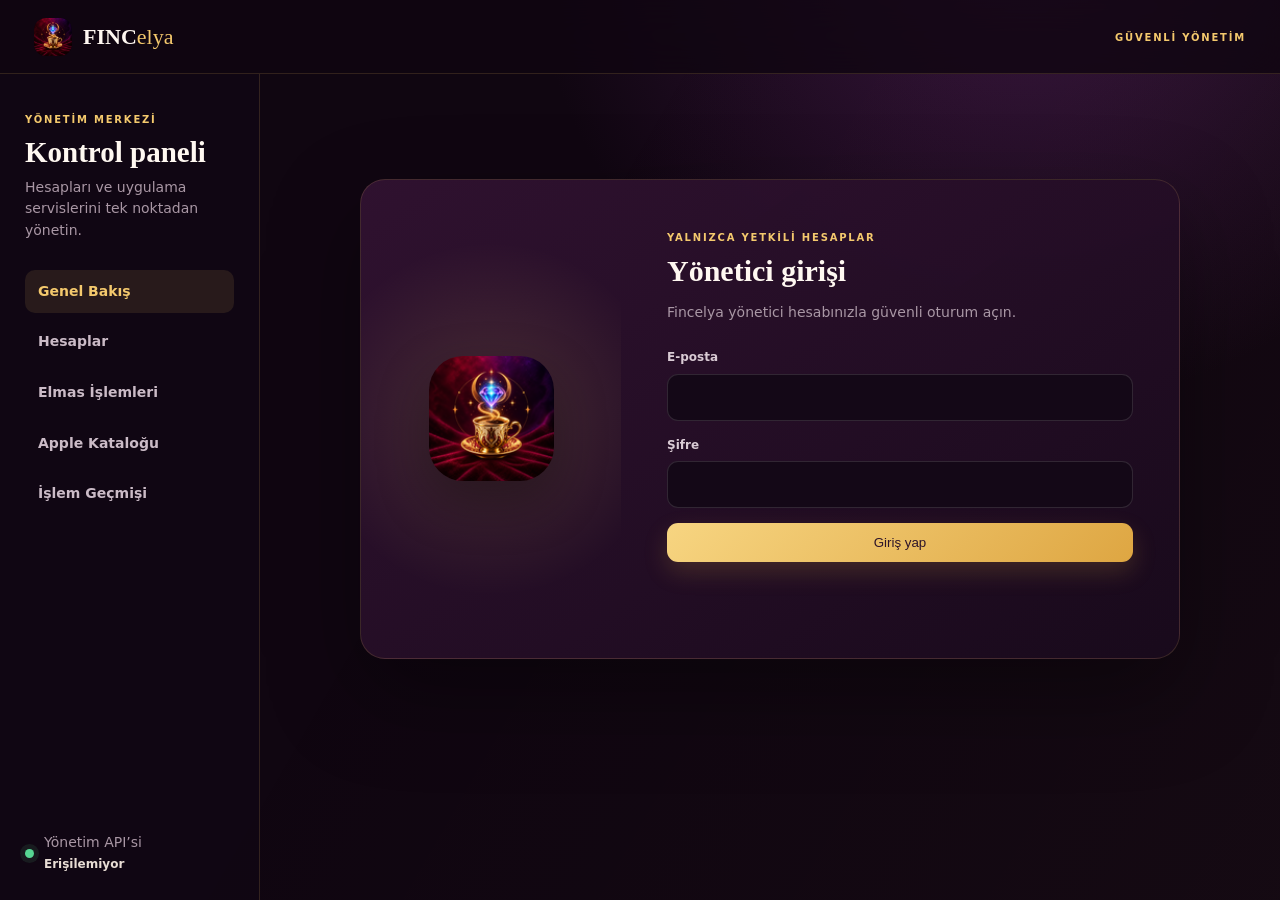
==== admin/index.html @ 839e4ee5 "Add secure management panel under site" ====
<!doctype html>
<html lang="tr"><head><meta charset="utf-8"><meta name="viewport" content="width=device-width,initial-scale=1"><meta name="robots" content="noindex,nofollow"><meta name="theme-color" content="#140817"><title>Fincelya Yönetim</title><link rel="icon" href="../favicon.svg"><link rel="stylesheet" href="./admin.css"></head>
<body><div class="ambient"></div><header><a class="brand" href="../"><img src="../logo.png" alt=""><span>FINC<em>elya</em></span></a><div><span class="secure">GÜVENLİ YÖNETİM</span><button id="logout" class="ghost" hidden>Çıkış</button></div></header>
<div class="layout"><aside><div class="eyebrow">YÖNETİM MERKEZİ</div><h1>Kontrol paneli</h1><p>Hesapları ve uygulama servislerini tek noktadan yönetin.</p><nav><a class="active" href="#overview">Genel Bakış</a><a href="#accounts">Hesaplar</a><a href="#wallet">Elmas İşlemleri</a><a href="#catalog">Apple Kataloğu</a><a href="#audit">İşlem Geçmişi</a></nav><div class="status"><i></i><span>Yönetim API’si<br><b id="apiState">Kontrol ediliyor…</b></span></div></aside>
<main><section id="login" class="login-card"><div class="login-mark"><img src="../logo.png" alt=""></div><div><span class="eyebrow">YALNIZCA YETKİLİ HESAPLAR</span><h2>Yönetici girişi</h2><p>Fincelya yönetici hesabınızla güvenli oturum açın.</p><form id="loginForm"><label>E-posta<input id="email" type="email" autocomplete="username" required></label><label>Şifre<input id="password" type="password" autocomplete="current-password" required></label><button class="primary">Giriş yap</button></form><p id="message" role="status"></p></div></section>
<div id="panel" hidden><section id="overview"><div class="topline"><div><span class="eyebrow">GENEL BAKIŞ</span><h2>Hoş geldiniz</h2></div><button id="refresh" class="ghost">Verileri yenile</button></div><div class="stats"><article><span>Hesaplar</span><strong id="accountCount">—</strong><small>Son 100 kayıt içinde</small></article><article><span>Toplam elmas</span><strong id="diamondTotal">—</strong><small>Görüntülenen bakiyeler</small></article><article><span>Son işlemler</span><strong id="auditCount">—</strong><small>Yönetici denetim kaydı</small></article><article><span>Servis</span><strong id="serviceState">—</strong><small>Canlı backend durumu</small></article></div></section>
<section id="accounts" class="card"><div class="section-head"><div><span class="eyebrow">KULLANICILAR</span><h2>Hesaplar</h2></div><input id="search" type="search" placeholder="Hesap veya ad ara"></div><div class="table-wrap"><table><thead><tr><th>Hesap</th><th>Ad</th><th>Elmas</th><th></th></tr></thead><tbody id="users"></tbody></table></div></section>
<section id="wallet" class="card"><span class="eyebrow">BAKİYE YÖNETİMİ</span><h2>Elmas ekle veya çıkar</h2><form id="adjustForm" class="wallet-form"><label>Hesap UUID<input id="target" required></label><label>Tutar<input id="amount" type="number" min="-1000000" max="1000000" required></label><label>İşlem gerekçesi<input id="reason" minlength="3" maxlength="300" required></label><button class="primary">Uygula</button></form><button id="testCredit" class="ghost">Kendi hesabımı test bakiyesine tamamla</button><p class="hint">Her değişiklik sunucuda denetim kaydına yazılır.</p></section>
<section id="catalog" class="card"><div class="section-head"><div><span class="eyebrow">APP STORE CONNECT</span><h2>Apple ürün kataloğu</h2></div><button id="appleProducts" class="ghost">Kataloğu kontrol et</button></div><pre id="appleResult">Henüz kontrol edilmedi.</pre></section>
<section id="audit" class="card"><span class="eyebrow">DENETİM</span><h2>Son yönetici işlemleri</h2><div id="auditList" class="audit-list"></div></section></div></main></div>
<script>window.FINCELYA_ADMIN_API="https://fincelya-reading-api.onrender.com";</script><script src="./app.js" defer></script></body></html>
---- admin/admin.css ----
:root{color-scheme:dark;--bg:#100611;--panel:#1d0d20;--panel2:#27122a;--line:rgba(248,202,103,.15);--gold:#f4c96d;--text:#fff8f1;--muted:#a997a5;--danger:#ff9f9f}*{box-sizing:border-box}html{scroll-behavior:smooth}body{margin:0;background:radial-gradient(circle at 80% -10%,#3c1742 0,transparent 35%),var(--bg);color:var(--text);font:14px/1.55 Inter,ui-sans-serif,system-ui,-apple-system,"Segoe UI",sans-serif}.ambient{position:fixed;inset:0;pointer-events:none;background:linear-gradient(120deg,transparent 35%,rgba(244,201,109,.025));z-index:-1}header{height:74px;padding:0 34px;display:flex;align-items:center;justify-content:space-between;border-bottom:1px solid var(--line);background:rgba(16,6,17,.8);backdrop-filter:blur(18px);position:sticky;top:0;z-index:5}.brand{display:flex;align-items:center;gap:11px;color:var(--text);text-decoration:none;font:700 22px Georgia,serif}.brand img{width:38px;height:38px;border-radius:12px}.brand em{color:var(--gold);font-style:normal;font-weight:500}.secure,.eyebrow{color:var(--gold);font-size:10px;font-weight:850;letter-spacing:.18em}.layout{display:grid;grid-template-columns:260px minmax(0,1fr);min-height:calc(100vh - 74px)}aside{padding:38px 25px;border-right:1px solid var(--line);background:rgba(18,7,20,.76);position:sticky;top:74px;height:calc(100vh - 74px)}aside h1{font:600 29px Georgia,serif;margin:8px 0}aside p{color:var(--muted);margin:0 0 28px}nav{display:grid;gap:7px}nav a{padding:11px 13px;border-radius:10px;color:#cbbbc7;text-decoration:none;font-weight:700}nav a:hover,nav a.active{background:rgba(244,201,109,.1);color:var(--gold)}.status{position:absolute;bottom:25px;display:flex;gap:10px;align-items:center;color:var(--muted)}.status i{width:9px;height:9px;border-radius:50%;background:#57d693;box-shadow:0 0 0 5px rgba(87,214,147,.1)}.status b{color:#e8ddd5;font-size:12px}main{max-width:1240px;width:100%;padding:42px;margin:0 auto}.login-card{max-width:820px;margin:7vh auto;display:grid;grid-template-columns:260px 1fr;overflow:hidden;border:1px solid var(--line);border-radius:25px;background:linear-gradient(145deg,rgba(49,18,49,.96),rgba(25,10,28,.98));box-shadow:0 35px 90px rgba(0,0,0,.35)}.login-mark{display:grid;place-items:center;background:radial-gradient(circle,rgba(244,201,109,.16),transparent 65%)}.login-mark img{width:125px;border-radius:34px;box-shadow:0 20px 50px rgba(0,0,0,.35)}.login-card>div:last-child{padding:46px}.login-card h2,.topline h2,.card h2{font:600 30px Georgia,serif;margin:6px 0 8px}.login-card p{color:var(--muted)}form{display:grid;gap:15px;margin-top:25px}label{display:grid;gap:7px;color:#d9cbd4;font-size:12px;font-weight:750}input{width:100%;padding:13px 14px;border:1px solid rgba(255,255,255,.12);border-radius:11px;background:#140817;color:#fff;font:inherit;outline:0}input:focus{border-color:rgba(244,201,109,.65);box-shadow:0 0 0 3px rgba(244,201,109,.08)}button{border:0;font:750 13px inherit;cursor:pointer}.primary,.ghost{padding:12px 17px;border-radius:11px}.primary{background:linear-gradient(135deg,#f7d581,#dea642);color:#2d1429;box-shadow:0 10px 25px rgba(230,174,68,.18)}.ghost{border:1px solid var(--line);background:rgba(255,255,255,.045);color:#eee}.topline,.section-head{display:flex;align-items:center;justify-content:space-between;gap:18px}.stats{display:grid;grid-template-columns:repeat(4,1fr);gap:15px;margin:25px 0}.stats article,.card{border:1px solid var(--line);background:linear-gradient(145deg,rgba(39,17,42,.9),rgba(25,10,28,.94));border-radius:17px;box-shadow:0 20px 45px rgba(0,0,0,.13)}.stats article{padding:20px}.stats span{color:var(--muted);font-weight:700}.stats strong{display:block;font:600 30px Georgia,serif;margin:7px 0}.stats small,.hint{color:#8f7e8c}.card{padding:25px;margin:18px 0}.card h2{font-size:24px}.table-wrap{overflow:auto;margin-top:15px}table{width:100%;border-collapse:collapse;text-align:left}th{color:var(--muted);font-size:11px;letter-spacing:.1em}td,th{padding:12px 10px;border-bottom:1px solid rgba(255,255,255,.07)}td:first-child{font-family:ui-monospace,monospace;font-size:11px;color:#c9b9c5}.select-user{padding:7px 10px;border-radius:8px;color:var(--gold);background:rgba(244,201,109,.09)}.wallet-form{grid-template-columns:2fr 1fr 2fr auto;align-items:end}.wallet-form button{height:45px}pre{padding:15px;border-radius:11px;background:#110713;color:#cbbbc7;white-space:pre-wrap;overflow:auto}.audit-list{display:grid;gap:9px;margin-top:15px}.audit-item{display:grid;grid-template-columns:140px 1fr auto;gap:13px;padding:12px;border-radius:10px;background:rgba(255,255,255,.035);color:#cbbbc7}.audit-item b{color:var(--text)}#message{min-height:22px;color:var(--gold)}[hidden]{display:none!important}@media(max-width:900px){.layout{display:block}aside{display:none}main{padding:22px}.stats{grid-template-columns:1fr 1fr}.wallet-form{grid-template-columns:1fr}.login-card{grid-template-columns:1fr}.login-mark{display:none}}@media(max-width:560px){header{padding:0 16px}.secure{display:none}.stats{grid-template-columns:1fr}.login-card>div:last-child{padding:28px}.section-head,.topline{align-items:flex-start;flex-direction:column}}
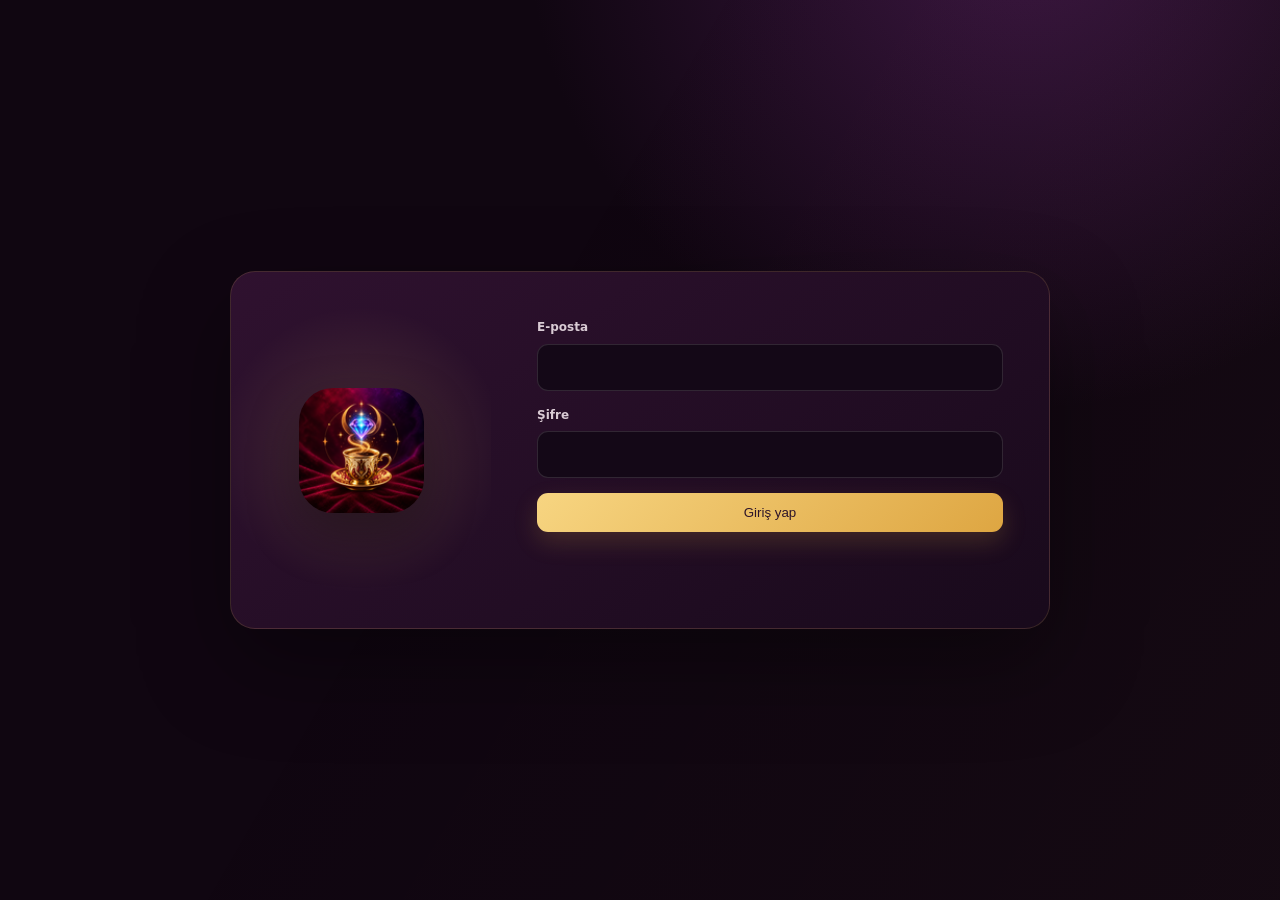
==== commit d823b506: "Show only minimal admin login until authorized sign-in" ====
--- a/admin/index.html
+++ b/admin/index.html
@@ -2,10 +2,11 @@
 <html lang="tr"><head><meta charset="utf-8"><meta name="viewport" content="width=device-width,initial-scale=1"><meta name="robots" content="noindex,nofollow"><meta name="theme-color" content="#140817"><title>Fincelya Yönetim</title><link rel="icon" href="../favicon.svg"><link rel="stylesheet" href="./admin.css"></head>
 <body><div class="ambient"></div><header><a class="brand" href="../"><img src="../logo.png" alt=""><span>FINC<em>elya</em></span></a><div><span class="secure">GÜVENLİ YÖNETİM</span><button id="logout" class="ghost" hidden>Çıkış</button></div></header>
 <div class="layout"><aside><div class="eyebrow">YÖNETİM MERKEZİ</div><h1>Kontrol paneli</h1><p>Hesapları ve uygulama servislerini tek noktadan yönetin.</p><nav><a class="active" href="#overview">Genel Bakış</a><a href="#accounts">Hesaplar</a><a href="#wallet">Elmas İşlemleri</a><a href="#catalog">Apple Kataloğu</a><a href="#audit">İşlem Geçmişi</a></nav><div class="status"><i></i><span>Yönetim API’si<br><b id="apiState">Kontrol ediliyor…</b></span></div></aside>
-<main><section id="login" class="login-card"><div class="login-mark"><img src="../logo.png" alt=""></div><div><span class="eyebrow">YALNIZCA YETKİLİ HESAPLAR</span><h2>Yönetici girişi</h2><p>Fincelya yönetici hesabınızla güvenli oturum açın.</p><form id="loginForm"><label>E-posta<input id="email" type="email" autocomplete="username" required></label><label>Şifre<input id="password" type="password" autocomplete="current-password" required></label><button class="primary">Giriş yap</button></form><p id="message" role="status"></p></div></section>
+<link rel="stylesheet" href="./login.css">
+<main><section id="login" class="login-card"><div class="login-mark"><img src="../logo.png" alt="Fincelya"></div><div><form id="loginForm"><label>E-posta<input id="email" type="email" autocomplete="username" required></label><label>Şifre<input id="password" type="password" autocomplete="current-password" required></label><button class="primary">Giriş yap</button></form><p id="message" role="status"></p></div></section>
 <div id="panel" hidden><section id="overview"><div class="topline"><div><span class="eyebrow">GENEL BAKIŞ</span><h2>Hoş geldiniz</h2></div><button id="refresh" class="ghost">Verileri yenile</button></div><div class="stats"><article><span>Hesaplar</span><strong id="accountCount">—</strong><small>Son 100 kayıt içinde</small></article><article><span>Toplam elmas</span><strong id="diamondTotal">—</strong><small>Görüntülenen bakiyeler</small></article><article><span>Son işlemler</span><strong id="auditCount">—</strong><small>Yönetici denetim kaydı</small></article><article><span>Servis</span><strong id="serviceState">—</strong><small>Canlı backend durumu</small></article></div></section>
 <section id="accounts" class="card"><div class="section-head"><div><span class="eyebrow">KULLANICILAR</span><h2>Hesaplar</h2></div><input id="search" type="search" placeholder="Hesap veya ad ara"></div><div class="table-wrap"><table><thead><tr><th>Hesap</th><th>Ad</th><th>Elmas</th><th></th></tr></thead><tbody id="users"></tbody></table></div></section>
 <section id="wallet" class="card"><span class="eyebrow">BAKİYE YÖNETİMİ</span><h2>Elmas ekle veya çıkar</h2><form id="adjustForm" class="wallet-form"><label>Hesap UUID<input id="target" required></label><label>Tutar<input id="amount" type="number" min="-1000000" max="1000000" required></label><label>İşlem gerekçesi<input id="reason" minlength="3" maxlength="300" required></label><button class="primary">Uygula</button></form><button id="testCredit" class="ghost">Kendi hesabımı test bakiyesine tamamla</button><p class="hint">Her değişiklik sunucuda denetim kaydına yazılır.</p></section>
 <section id="catalog" class="card"><div class="section-head"><div><span class="eyebrow">APP STORE CONNECT</span><h2>Apple ürün kataloğu</h2></div><button id="appleProducts" class="ghost">Kataloğu kontrol et</button></div><pre id="appleResult">Henüz kontrol edilmedi.</pre></section>
 <section id="audit" class="card"><span class="eyebrow">DENETİM</span><h2>Son yönetici işlemleri</h2><div id="auditList" class="audit-list"></div></section></div></main></div>
-<script>window.FINCELYA_ADMIN_API="https://fincelya-reading-api.onrender.com";</script><script src="./app.js" defer></script></body></html>
+<script>window.FINCELYA_ADMIN_API="https://fincelya-reading-api.onrender.com";</script><script src="./login-layout.js" defer></script><script src="./app.js" defer></script></body></html>
--- a/admin/login.css
+++ b/admin/login.css
@@ -0,0 +1,8 @@
+body:not(.signed-in) header, body:not(.signed-in) aside { display: none; }
+body:not(.signed-in) .layout { display: block; min-height: 100vh; }
+body:not(.signed-in) main { min-height: 100vh; display: grid; align-items: center; }
+body:not(.signed-in) .login-card { width: 100%; margin: 0 auto; }
+body:not(.signed-in) form { margin-top: 0; }
+@media (max-width: 900px) {
+  body:not(.signed-in) .login-mark { display: grid; padding: 28px 0 0; }
+}
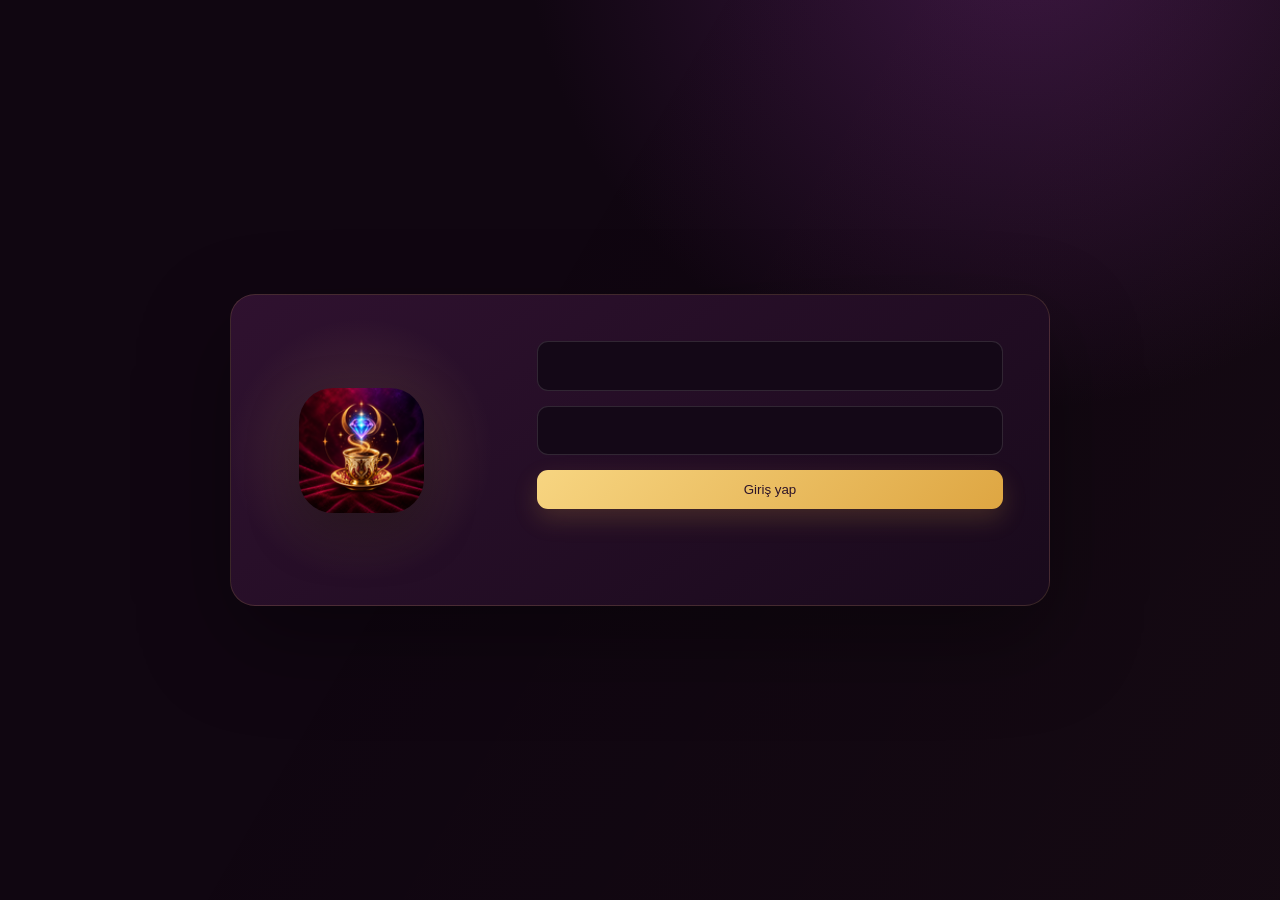
==== commit 8cb73110: "Remove visible email and password labels from admin login" ====
--- a/admin/index.html
+++ b/admin/index.html
@@ -3,7 +3,7 @@
 <body><div class="ambient"></div><header><a class="brand" href="../"><img src="../logo.png" alt=""><span>FINC<em>elya</em></span></a><div><span class="secure">GÜVENLİ YÖNETİM</span><button id="logout" class="ghost" hidden>Çıkış</button></div></header>
 <div class="layout"><aside><div class="eyebrow">YÖNETİM MERKEZİ</div><h1>Kontrol paneli</h1><p>Hesapları ve uygulama servislerini tek noktadan yönetin.</p><nav><a class="active" href="#overview">Genel Bakış</a><a href="#accounts">Hesaplar</a><a href="#wallet">Elmas İşlemleri</a><a href="#catalog">Apple Kataloğu</a><a href="#audit">İşlem Geçmişi</a></nav><div class="status"><i></i><span>Yönetim API’si<br><b id="apiState">Kontrol ediliyor…</b></span></div></aside>
 <link rel="stylesheet" href="./login.css">
-<main><section id="login" class="login-card"><div class="login-mark"><img src="../logo.png" alt="Fincelya"></div><div><form id="loginForm"><label>E-posta<input id="email" type="email" autocomplete="username" required></label><label>Şifre<input id="password" type="password" autocomplete="current-password" required></label><button class="primary">Giriş yap</button></form><p id="message" role="status"></p></div></section>
+<main><section id="login" class="login-card"><div class="login-mark"><img src="../logo.png" alt="Fincelya"></div><div><form id="loginForm"><input id="email" type="email" aria-label="E-posta" autocomplete="username" required><input id="password" type="password" aria-label="Şifre" autocomplete="current-password" required><button class="primary">Giriş yap</button></form><p id="message" role="status"></p></div></section>
 <div id="panel" hidden><section id="overview"><div class="topline"><div><span class="eyebrow">GENEL BAKIŞ</span><h2>Hoş geldiniz</h2></div><button id="refresh" class="ghost">Verileri yenile</button></div><div class="stats"><article><span>Hesaplar</span><strong id="accountCount">—</strong><small>Son 100 kayıt içinde</small></article><article><span>Toplam elmas</span><strong id="diamondTotal">—</strong><small>Görüntülenen bakiyeler</small></article><article><span>Son işlemler</span><strong id="auditCount">—</strong><small>Yönetici denetim kaydı</small></article><article><span>Servis</span><strong id="serviceState">—</strong><small>Canlı backend durumu</small></article></div></section>
 <section id="accounts" class="card"><div class="section-head"><div><span class="eyebrow">KULLANICILAR</span><h2>Hesaplar</h2></div><input id="search" type="search" placeholder="Hesap veya ad ara"></div><div class="table-wrap"><table><thead><tr><th>Hesap</th><th>Ad</th><th>Elmas</th><th></th></tr></thead><tbody id="users"></tbody></table></div></section>
 <section id="wallet" class="card"><span class="eyebrow">BAKİYE YÖNETİMİ</span><h2>Elmas ekle veya çıkar</h2><form id="adjustForm" class="wallet-form"><label>Hesap UUID<input id="target" required></label><label>Tutar<input id="amount" type="number" min="-1000000" max="1000000" required></label><label>İşlem gerekçesi<input id="reason" minlength="3" maxlength="300" required></label><button class="primary">Uygula</button></form><button id="testCredit" class="ghost">Kendi hesabımı test bakiyesine tamamla</button><p class="hint">Her değişiklik sunucuda denetim kaydına yazılır.</p></section>
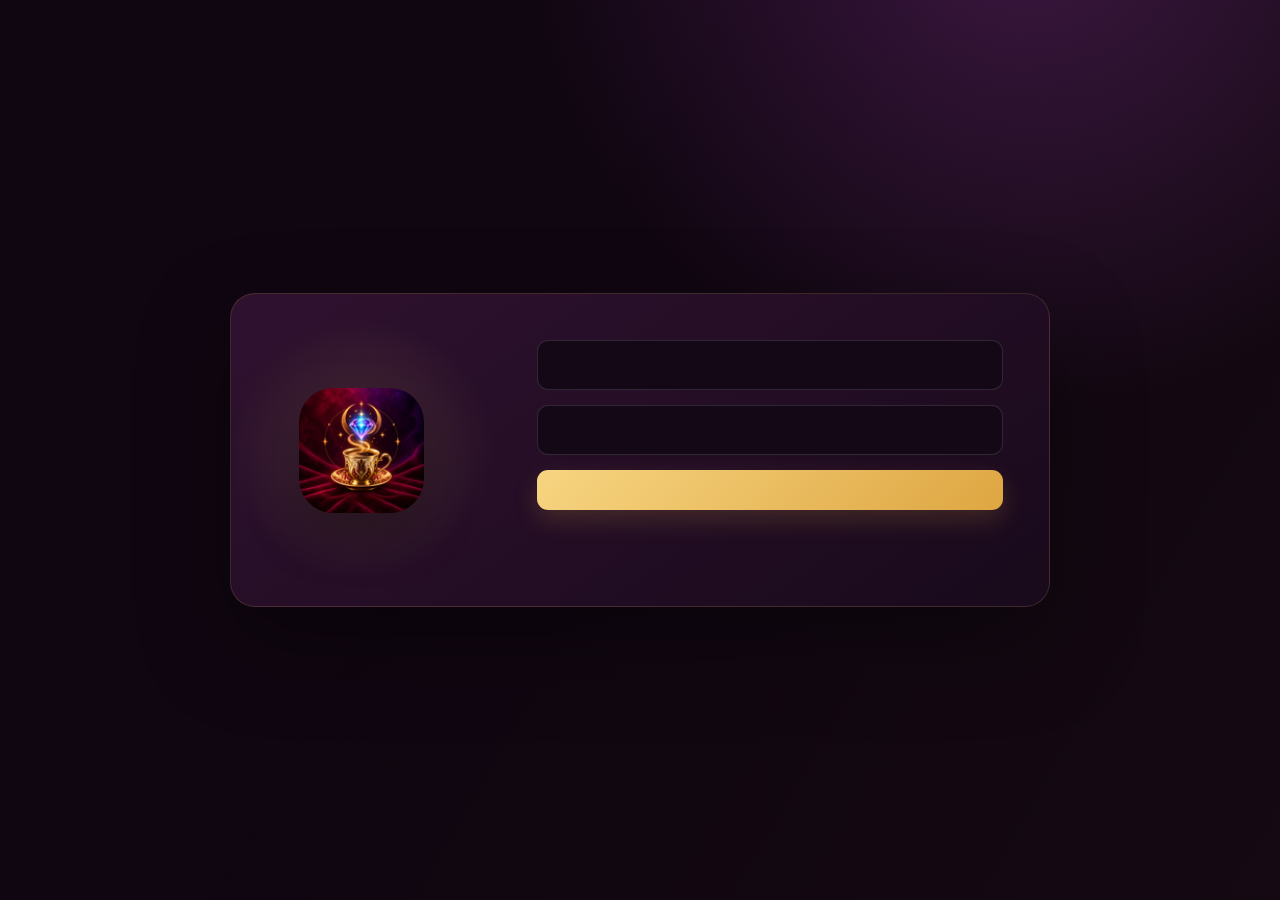
==== commit 9a8edf05: "Remove visible admin sign-in button text" ====
--- a/admin/index.html
+++ b/admin/index.html
@@ -3,7 +3,7 @@
 <body><div class="ambient"></div><header><a class="brand" href="../"><img src="../logo.png" alt=""><span>FINC<em>elya</em></span></a><div><span class="secure">GÜVENLİ YÖNETİM</span><button id="logout" class="ghost" hidden>Çıkış</button></div></header>
 <div class="layout"><aside><div class="eyebrow">YÖNETİM MERKEZİ</div><h1>Kontrol paneli</h1><p>Hesapları ve uygulama servislerini tek noktadan yönetin.</p><nav><a class="active" href="#overview">Genel Bakış</a><a href="#accounts">Hesaplar</a><a href="#wallet">Elmas İşlemleri</a><a href="#catalog">Apple Kataloğu</a><a href="#audit">İşlem Geçmişi</a></nav><div class="status"><i></i><span>Yönetim API’si<br><b id="apiState">Kontrol ediliyor…</b></span></div></aside>
 <link rel="stylesheet" href="./login.css">
-<main><section id="login" class="login-card"><div class="login-mark"><img src="../logo.png" alt="Fincelya"></div><div><form id="loginForm"><input id="email" type="email" aria-label="E-posta" autocomplete="username" required><input id="password" type="password" aria-label="Şifre" autocomplete="current-password" required><button class="primary">Giriş yap</button></form><p id="message" role="status"></p></div></section>
+<main><section id="login" class="login-card"><div class="login-mark"><img src="../logo.png" alt="Fincelya"></div><div><form id="loginForm"><input id="email" type="email" aria-label="E-posta" autocomplete="username" required><input id="password" type="password" aria-label="Şifre" autocomplete="current-password" required><button class="primary" type="submit" aria-label="Giriş yap"></button></form><p id="message" role="status"></p></div></section>
 <div id="panel" hidden><section id="overview"><div class="topline"><div><span class="eyebrow">GENEL BAKIŞ</span><h2>Hoş geldiniz</h2></div><button id="refresh" class="ghost">Verileri yenile</button></div><div class="stats"><article><span>Hesaplar</span><strong id="accountCount">—</strong><small>Son 100 kayıt içinde</small></article><article><span>Toplam elmas</span><strong id="diamondTotal">—</strong><small>Görüntülenen bakiyeler</small></article><article><span>Son işlemler</span><strong id="auditCount">—</strong><small>Yönetici denetim kaydı</small></article><article><span>Servis</span><strong id="serviceState">—</strong><small>Canlı backend durumu</small></article></div></section>
 <section id="accounts" class="card"><div class="section-head"><div><span class="eyebrow">KULLANICILAR</span><h2>Hesaplar</h2></div><input id="search" type="search" placeholder="Hesap veya ad ara"></div><div class="table-wrap"><table><thead><tr><th>Hesap</th><th>Ad</th><th>Elmas</th><th></th></tr></thead><tbody id="users"></tbody></table></div></section>
 <section id="wallet" class="card"><span class="eyebrow">BAKİYE YÖNETİMİ</span><h2>Elmas ekle veya çıkar</h2><form id="adjustForm" class="wallet-form"><label>Hesap UUID<input id="target" required></label><label>Tutar<input id="amount" type="number" min="-1000000" max="1000000" required></label><label>İşlem gerekçesi<input id="reason" minlength="3" maxlength="300" required></label><button class="primary">Uygula</button></form><button id="testCredit" class="ghost">Kendi hesabımı test bakiyesine tamamla</button><p class="hint">Her değişiklik sunucuda denetim kaydına yazılır.</p></section>
--- a/admin/login.css
+++ b/admin/login.css
@@ -3,6 +3,7 @@
 body:not(.signed-in) main { min-height: 100vh; display: grid; align-items: center; }
 body:not(.signed-in) .login-card { width: 100%; margin: 0 auto; }
 body:not(.signed-in) form { margin-top: 0; }
+body:not(.signed-in) #loginForm button { min-height: 40px; }
 @media (max-width: 900px) {
   body:not(.signed-in) .login-mark { display: grid; padding: 28px 0 0; }
 }
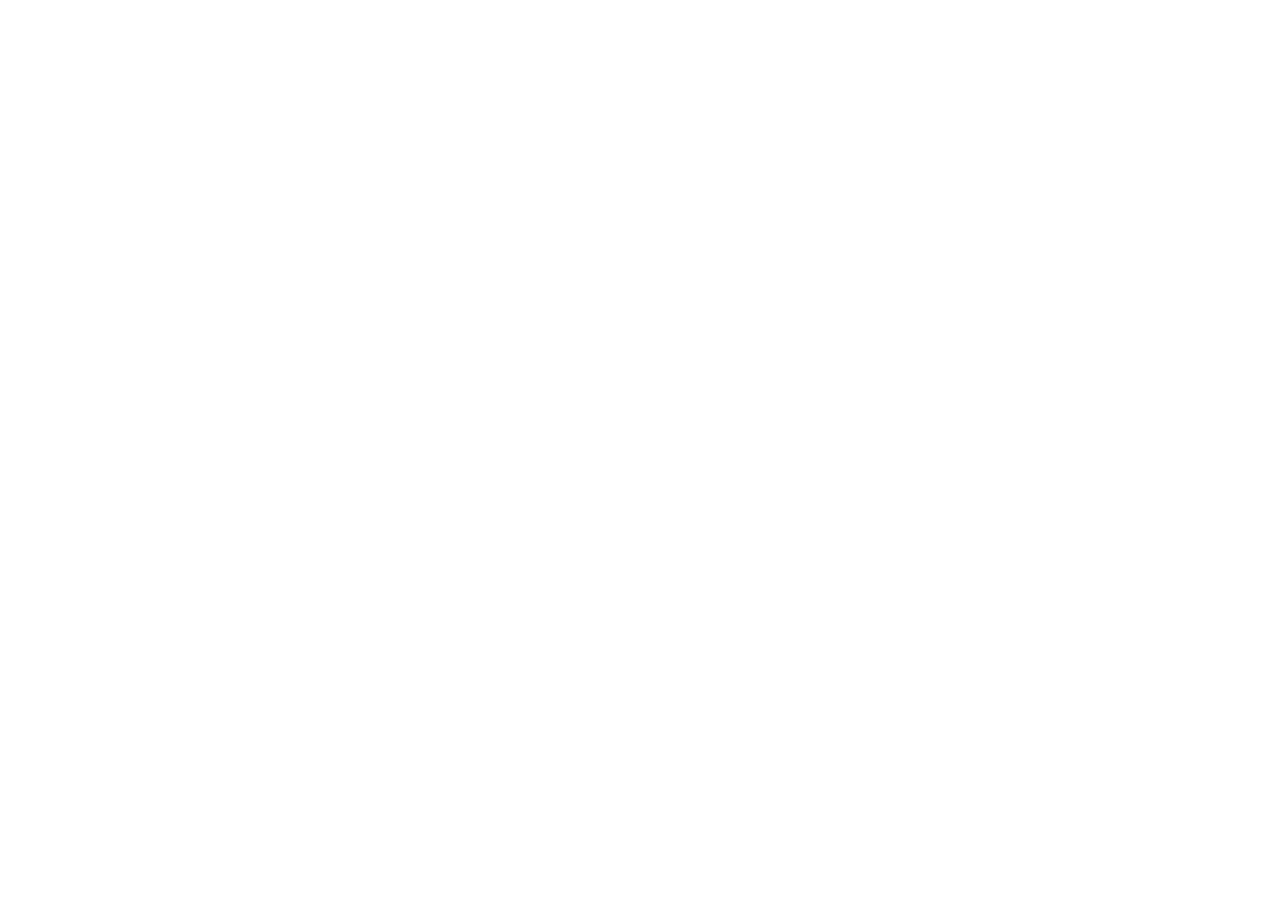
==== commit 45204b41: "Harden website and isolate administrator access" ====
--- a/admin/index.html
+++ b/admin/index.html
@@ -1,12 +1,16 @@
 <!doctype html>
-<html lang="tr"><head><meta charset="utf-8"><meta name="viewport" content="width=device-width,initial-scale=1"><meta name="robots" content="noindex,nofollow"><meta name="theme-color" content="#140817"><title>Fincelya Yönetim</title><link rel="icon" href="../favicon.svg"><link rel="stylesheet" href="./admin.css"></head>
-<body><div class="ambient"></div><header><a class="brand" href="../"><img src="../logo.png" alt=""><span>FINC<em>elya</em></span></a><div><span class="secure">GÜVENLİ YÖNETİM</span><button id="logout" class="ghost" hidden>Çıkış</button></div></header>
-<div class="layout"><aside><div class="eyebrow">YÖNETİM MERKEZİ</div><h1>Kontrol paneli</h1><p>Hesapları ve uygulama servislerini tek noktadan yönetin.</p><nav><a class="active" href="#overview">Genel Bakış</a><a href="#accounts">Hesaplar</a><a href="#wallet">Elmas İşlemleri</a><a href="#catalog">Apple Kataloğu</a><a href="#audit">İşlem Geçmişi</a></nav><div class="status"><i></i><span>Yönetim API’si<br><b id="apiState">Kontrol ediliyor…</b></span></div></aside>
-<link rel="stylesheet" href="./login.css">
-<main><section id="login" class="login-card"><div class="login-mark"><img src="../logo.png" alt="Fincelya"></div><div><form id="loginForm"><input id="email" type="email" aria-label="E-posta" autocomplete="username" required><input id="password" type="password" aria-label="Şifre" autocomplete="current-password" required><button class="primary" type="submit" aria-label="Giriş yap"></button></form><p id="message" role="status"></p></div></section>
-<div id="panel" hidden><section id="overview"><div class="topline"><div><span class="eyebrow">GENEL BAKIŞ</span><h2>Hoş geldiniz</h2></div><button id="refresh" class="ghost">Verileri yenile</button></div><div class="stats"><article><span>Hesaplar</span><strong id="accountCount">—</strong><small>Son 100 kayıt içinde</small></article><article><span>Toplam elmas</span><strong id="diamondTotal">—</strong><small>Görüntülenen bakiyeler</small></article><article><span>Son işlemler</span><strong id="auditCount">—</strong><small>Yönetici denetim kaydı</small></article><article><span>Servis</span><strong id="serviceState">—</strong><small>Canlı backend durumu</small></article></div></section>
-<section id="accounts" class="card"><div class="section-head"><div><span class="eyebrow">KULLANICILAR</span><h2>Hesaplar</h2></div><input id="search" type="search" placeholder="Hesap veya ad ara"></div><div class="table-wrap"><table><thead><tr><th>Hesap</th><th>Ad</th><th>Elmas</th><th></th></tr></thead><tbody id="users"></tbody></table></div></section>
-<section id="wallet" class="card"><span class="eyebrow">BAKİYE YÖNETİMİ</span><h2>Elmas ekle veya çıkar</h2><form id="adjustForm" class="wallet-form"><label>Hesap UUID<input id="target" required></label><label>Tutar<input id="amount" type="number" min="-1000000" max="1000000" required></label><label>İşlem gerekçesi<input id="reason" minlength="3" maxlength="300" required></label><button class="primary">Uygula</button></form><button id="testCredit" class="ghost">Kendi hesabımı test bakiyesine tamamla</button><p class="hint">Her değişiklik sunucuda denetim kaydına yazılır.</p></section>
-<section id="catalog" class="card"><div class="section-head"><div><span class="eyebrow">APP STORE CONNECT</span><h2>Apple ürün kataloğu</h2></div><button id="appleProducts" class="ghost">Kataloğu kontrol et</button></div><pre id="appleResult">Henüz kontrol edilmedi.</pre></section>
-<section id="audit" class="card"><span class="eyebrow">DENETİM</span><h2>Son yönetici işlemleri</h2><div id="auditList" class="audit-list"></div></section></div></main></div>
-<script>window.FINCELYA_ADMIN_API="https://fincelya-reading-api.onrender.com";</script><script src="./login-layout.js" defer></script><script src="./app.js" defer></script></body></html>
+<html lang="tr">
+<head>
+<meta http-equiv="Content-Security-Policy" content="default-src 'self'; script-src 'self'; style-src 'none'; img-src 'none'; connect-src 'none'; object-src 'none'; base-uri 'none'; form-action 'none'; upgrade-insecure-requests">
+<meta name="referrer" content="no-referrer">
+<meta charset="utf-8">
+<meta name="viewport" content="width=device-width,initial-scale=1">
+<meta name="robots" content="noindex,nofollow">
+<title>Fincelya Güvenli Yönetim</title>
+</head>
+<body>
+<p>Güvenli yönetim sayfasına yönlendiriliyorsunuz.</p>
+<a href="https://fincelya-reading-api.onrender.com/admin">Yönetim sayfasını aç</a>
+<script src="./redirect.js" defer></script>
+</body>
+</html>
